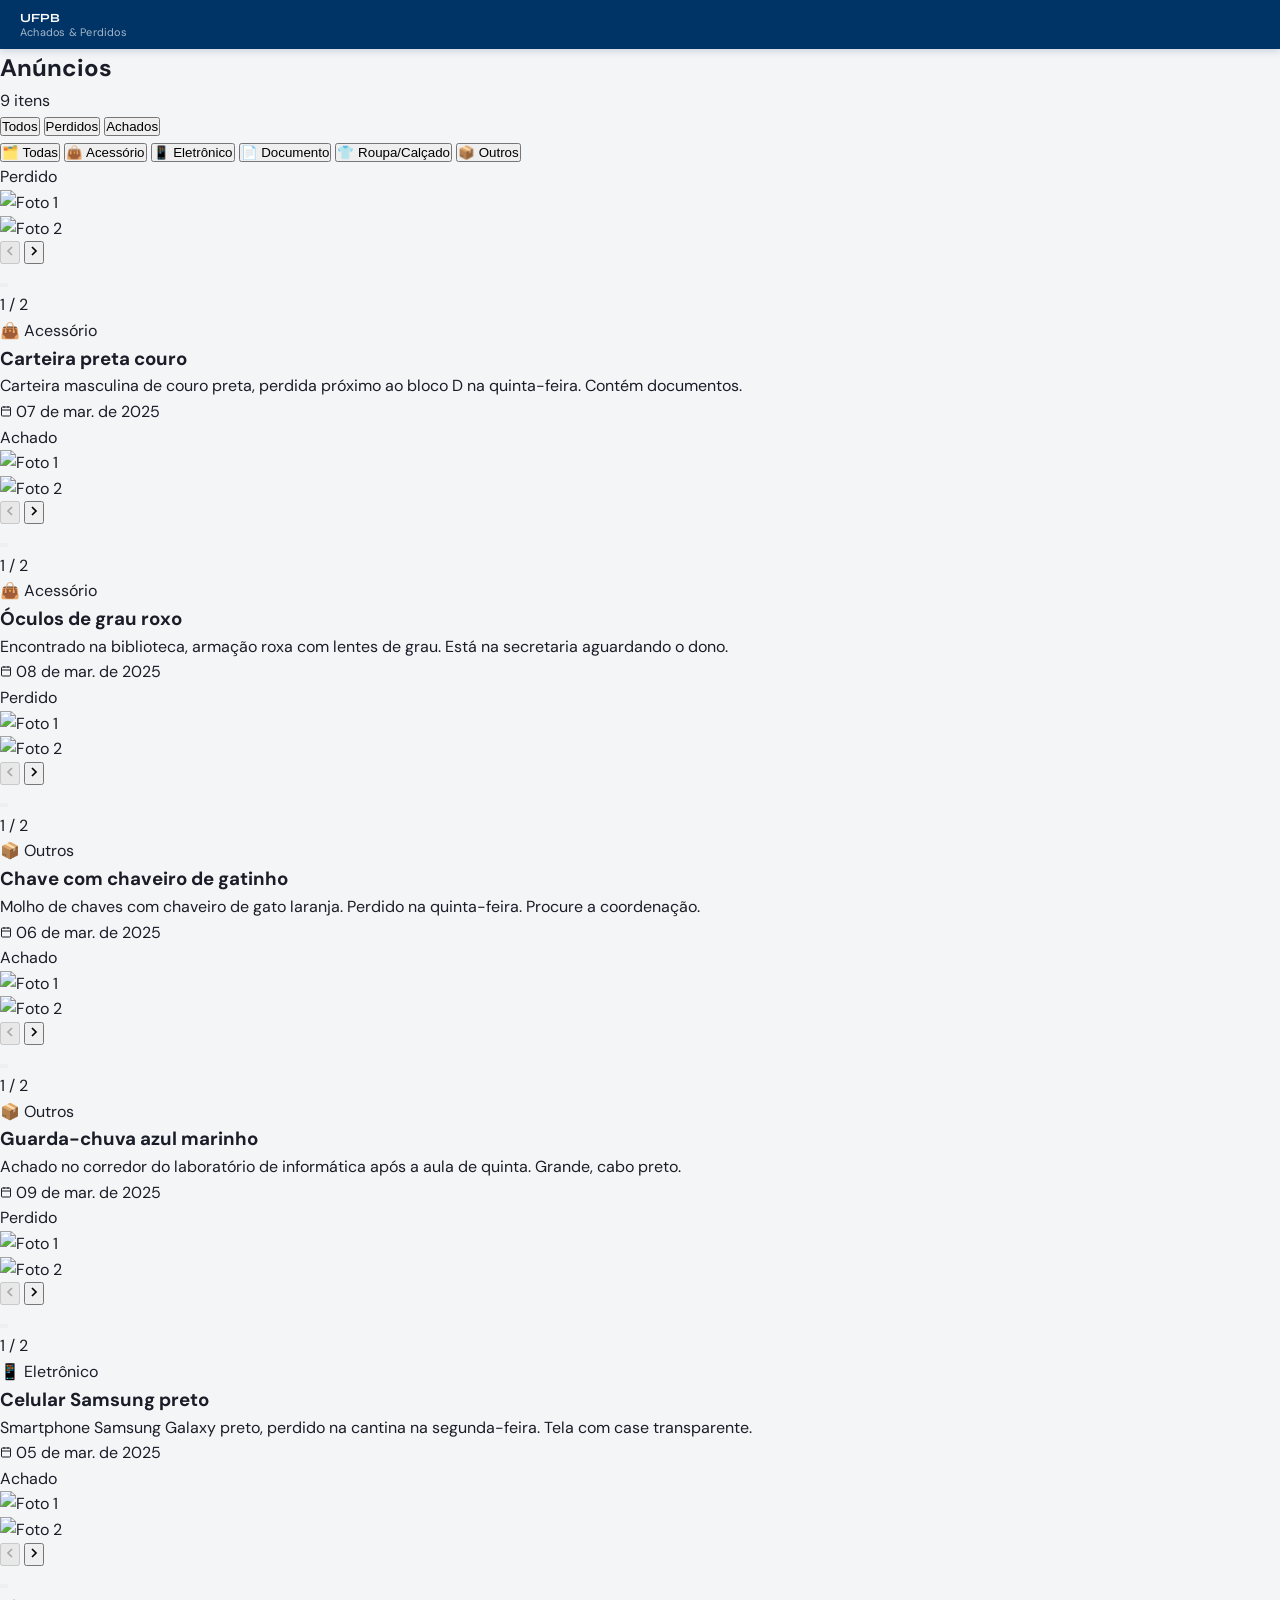
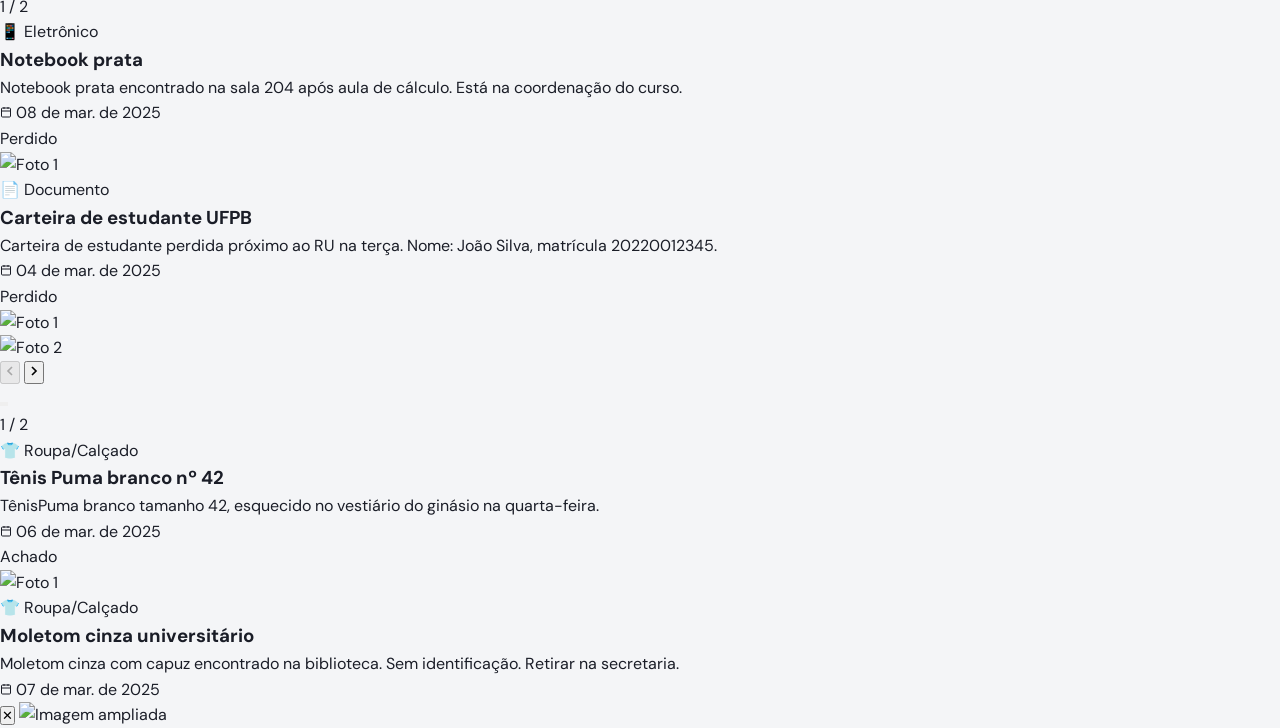
==== Frontend/index.html @ bd9916ee "backend integrado com o postgres + primeira versao de rota de adicionar item" ====
<!DOCTYPE html>
<html lang="pt-BR">
<head>
    <meta charset="UTF-8">
    <meta name="viewport" content="width=device-width,initial-scale=1">
    <title>INSERIR TITULO</title>
    <link rel="stylesheet" href="./css/main.css">
</head>
<body>
    <div id="app">
        <!-- Conteudo injetado pelo router.js -->
    </div>
    <script src="https://cdnjs.cloudflare.com/ajax/libs/pdf.js/3.11.174/pdf.min.js"></script>
    <script src="js/auth.js"></script>
    <script src="js/pages.js"></script> 
    <script src="js/router.js"></script>
    <script src="js/main.js"></script>
</body>


</html>
---- Frontend/css/main.css ----
/* ===== MAIN.CSS — Achados & Perdidos ===== */

@import url('https://fonts.googleapis.com/css2?family=Syne:wght@400;600;700;800&family=DM+Sans:ital,opsz,wght@0,9..40,300;0,9..40,400;0,9..40,500;1,9..40,300&display=swap');

*, *::before, *::after {
  box-sizing: border-box;
  margin: 0;
  padding: 0;
}

:root {
  --clr-bg:       #f4f5f7;
  --clr-surface:  #ffffff;
  --clr-card:     #ffffff;
  --clr-border:   #e0e2ea;
  --clr-accent:   #2563eb;
  --clr-accent2:  #f97316;
  --clr-text:     #1a1d27;
  --clr-muted:    #7b80a0;
  --clr-found:    #16a34a;
  --clr-lost:     #dc2626;

  --font-display: 'Syne', sans-serif;
  --font-body:    'DM Sans', sans-serif;

  --radius-card:  18px;
  --radius-img:   12px;
  --shadow-card:  0 2px 16px rgba(0,0,0,.08);
}

html {
  font-size: 16px;
  -webkit-text-size-adjust: 100%;
}

body {
  background-color: var(--clr-bg);
  color: var(--clr-text);
  font-family: var(--font-body);
  font-weight: 400;
  line-height: 1.6;
  min-height: 100dvh;
}

::-webkit-scrollbar { width: 5px; }
::-webkit-scrollbar-track { background: var(--clr-bg); }
::-webkit-scrollbar-thumb { background: var(--clr-border); border-radius: 99px; }

.sr-only {
  position: absolute; width: 1px; height: 1px;
  padding: 0; margin: -1px; overflow: hidden;
  clip: rect(0,0,0,0); white-space: nowrap; border: 0;
}

/* ── Topbar UFPB ── */
.topbar {
  width: 100%;
  background: #003366;
  padding: 10px 20px;
  display: flex;
  align-items: center;
  gap: 12px;
  box-shadow: 0 2px 8px rgba(0,51,102,.18);
  position: sticky;
  top: 0;
  z-index: 100;
}

.topbar__logo {
  height: 36px;
  width: auto;
  display: block;
  flex-shrink: 0;
  border-radius: 10px;
}

.topbar__name {
  font-family: var(--font-display);
  font-size: .78rem;
  font-weight: 700;
  color: #ffffff;
  line-height: 1.25;
  letter-spacing: .01em;
}

.topbar__name span {
  display: block;
  font-weight: 400;
  font-size: .68rem;
  color: rgba(255,255,255,.65);
  font-family: var(--font-body);
  letter-spacing: .02em;
}
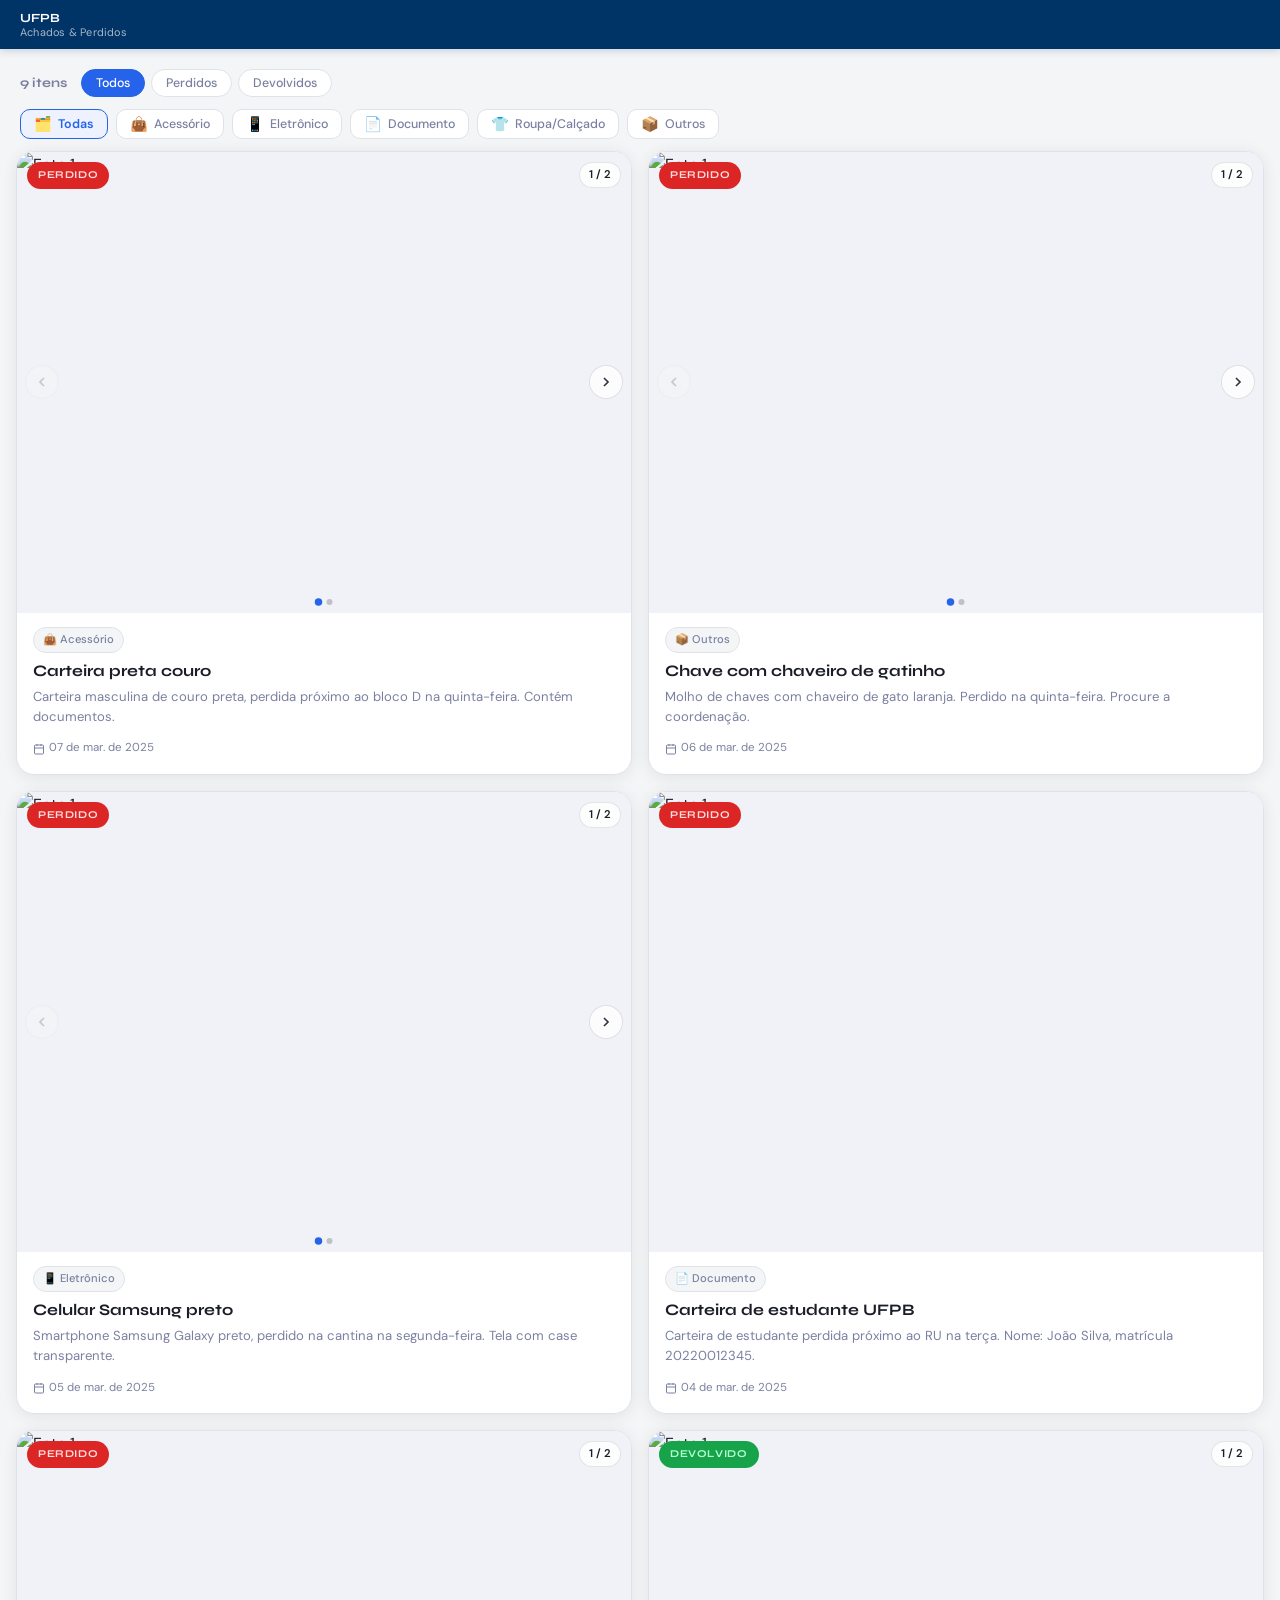
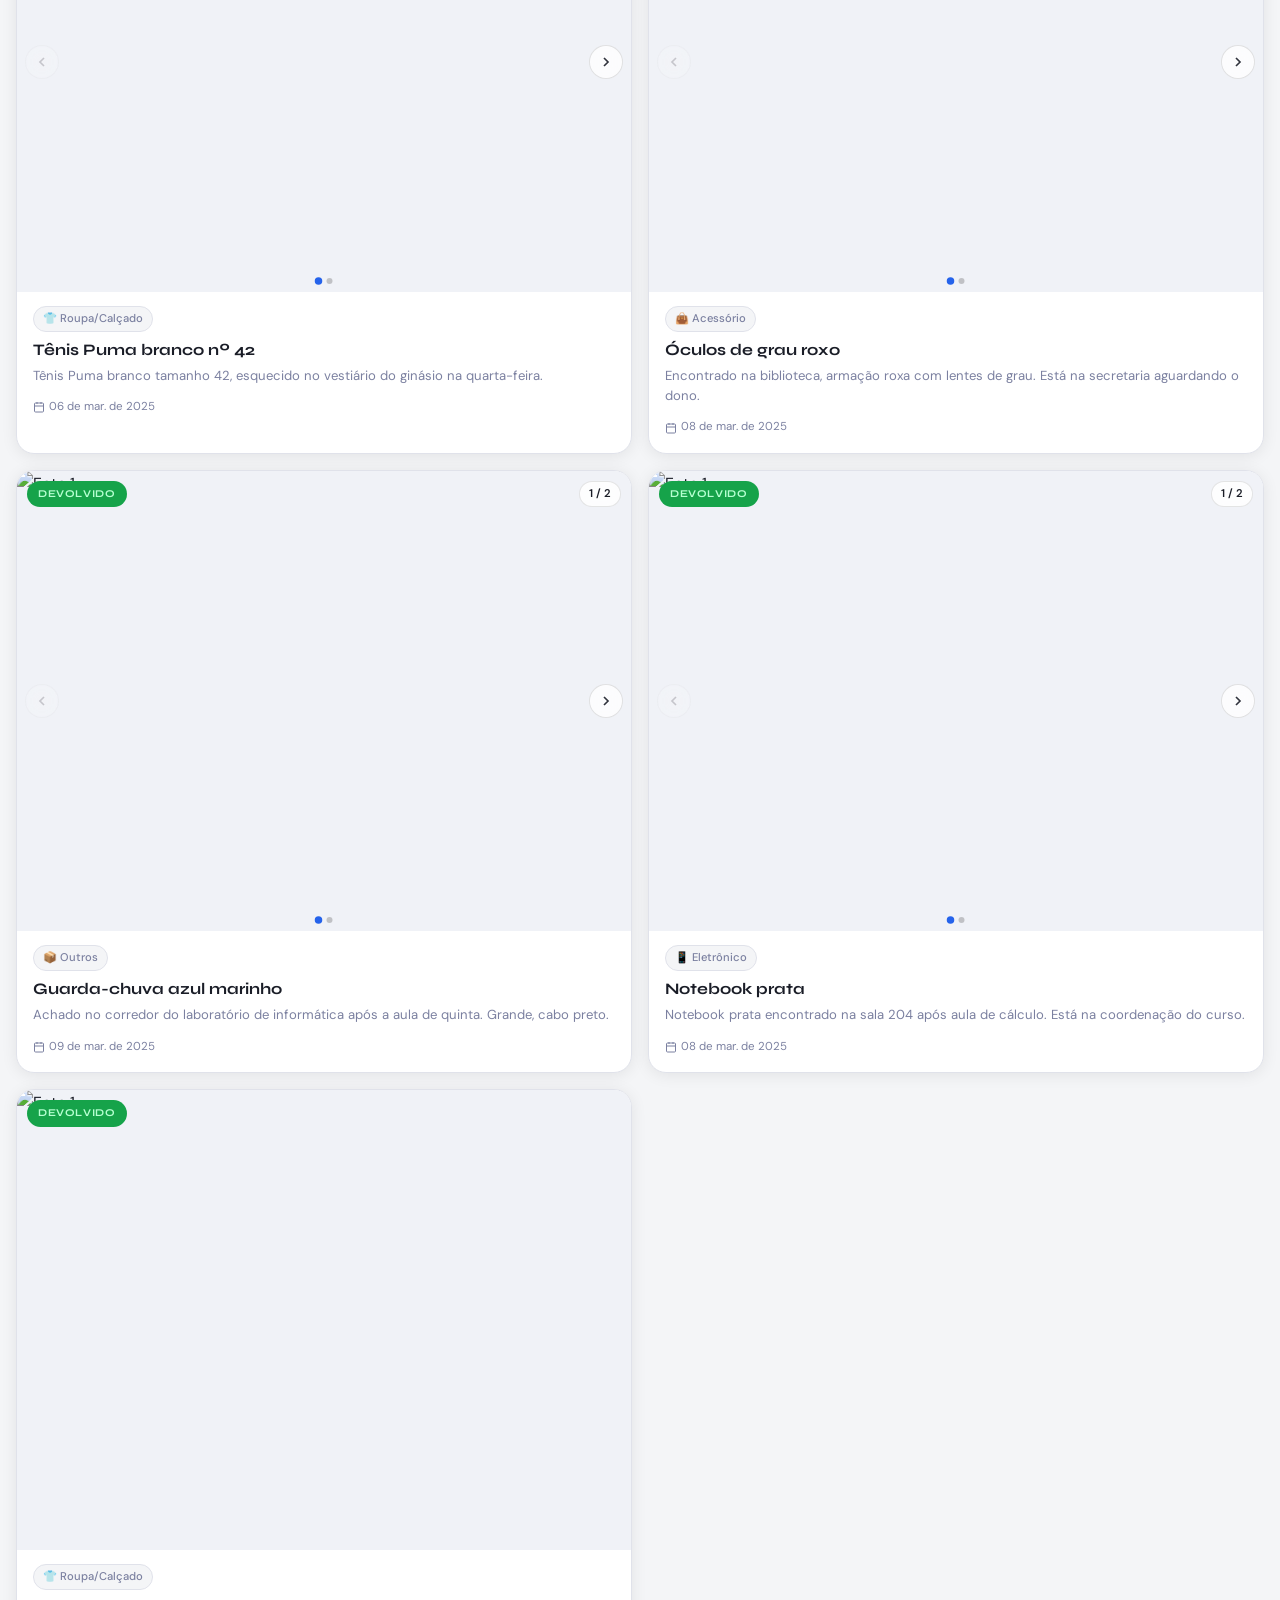
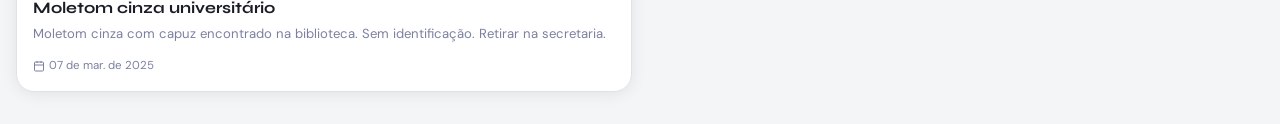
==== commit d2b906eb: "telas login e cadastro de item" ====
--- a/Frontend/index.html
+++ b/Frontend/index.html
@@ -5,6 +5,7 @@
     <meta name="viewport" content="width=device-width,initial-scale=1">
     <title>INSERIR TITULO</title>
     <link rel="stylesheet" href="./css/main.css">
+    <link rel="stylesheet" href="./css/items.css">
 </head>
 <body>
     <div id="app">
--- a/Frontend/css/main.css
+++ b/Frontend/css/main.css
@@ -17,8 +17,8 @@
   --clr-accent2:  #f97316;
   --clr-text:     #1a1d27;
   --clr-muted:    #7b80a0;
-  --clr-found:    #16a34a;
-  --clr-lost:     #dc2626;
+  --clr-found:    #b6ffd1;
+  --clr-lost:     #fdd;
 
   --font-display: 'Syne', sans-serif;
   --font-body:    'DM Sans', sans-serif;
@@ -90,4 +90,125 @@
   color: rgba(255,255,255,.65);
   font-family: var(--font-body);
   letter-spacing: .02em;
+}
+
+.login-container {
+   height: calc(100vh - 80px); /* desconta header */
+   display: flex;
+   justify-content: center;
+   align-items: center;
+}
+
+.login-card {
+   background: white;
+   padding: 60px;
+   border-radius: 12px;
+   box-shadow: 0 10px 25px rgba(0,0,0,0.15);
+   width: 320px;
+   display: flex;
+   flex-direction: column;
+   gap: 15px;
+}
+
+.login-card h2 {
+   text-align: center;
+   color: #003366;
+}
+
+.login-card input {
+   padding: 10px;
+   border-radius: 6px;
+   border: 1px solid #ccc;
+   font-size: 14px;
+   margin-bottom: 8px;
+}
+
+.login-card input:focus {
+   outline: none;
+   border-color: #003366;
+   box-shadow: 0 0 0 2px rgba(0,51,102,0.15);
+}
+
+.login-card button {
+   background: #003366;
+   color: white;
+   border: none;
+   padding: 12px;
+   border-radius: 6px;
+   cursor: pointer;
+   font-weight: bold;
+   transition: 0.2s;
+   width: 40%;
+   margin: 0 auto;
+   margin-top: 3px;
+   display: grid;
+}
+
+.login-card button:hover {
+   background: #002244;
+}
+
+
+
+
+
+.form-container {
+   padding: 20px;
+   display: flex;
+   justify-content: center;
+}
+
+.form-card {
+   width: 100%;
+   max-width: 420px;
+   background: white;
+   padding: 20px;
+   border-radius: 12px;
+   box-shadow: 0 8px 20px rgba(0,0,0,0.08);
+   display: flex;
+   flex-direction: column;
+   gap: 16px;
+}
+
+.form-card h2 {
+   text-align: center;
+   color: #003366;
+}
+
+.form-group {
+   display: flex;
+   flex-direction: column;
+   gap: 6px;
+}
+
+.form-input {
+   padding: 12px;
+   border-radius: 8px;
+   border: 1px solid #ccc;
+   font-size: 16px;
+}
+
+.form-input:focus {
+   outline: none;
+   border-color: #003366;
+   box-shadow: 0 0 0 2px rgba(0,51,102,0.15);
+}
+
+.primary-btn {
+   margin-top: 10px;
+   background: #003366;
+   color: white;
+   border: none;
+   padding: 14px;
+   border-radius: 8px;
+   font-weight: bold;
+   font-size: 16px;
+   cursor: pointer;
+}
+
+.foto-preview {
+   width: 100%;
+   border-radius: 10px;
+   display: none;
+   margin-top: 10px;
 }
--- a/Frontend/css/items.css
+++ b/Frontend/css/items.css
@@ -0,0 +1,454 @@
+/* ===== ITEMS.CSS — página de visualização ===== */
+
+/* ── Cabeçalho da página ── */
+.items-header {
+  padding: 20px 20px 0;
+  display: flex;
+  align-items: center;
+  gap: 10px;
+  flex-wrap: wrap;
+}
+
+/* Count como texto simples — sem aparência de botão */
+.items-header__count {
+  font-family: var(--font-display);
+  font-size: .82rem;
+  font-weight: 700;
+  color: var(--clr-muted);
+  white-space: nowrap;
+  flex-shrink: 0;
+  margin-right: 4px;
+}
+
+/* ── Filtros (agora inline com o count) ── */
+.items-filters {
+  display: flex;
+  gap: 6px;
+  overflow-x: auto;
+  scrollbar-width: none;
+  -ms-overflow-style: none;
+  flex: 1;
+}
+.items-filters::-webkit-scrollbar { display: none; }
+.items-filters.has-overflow {
+  mask-image: linear-gradient(to right, black calc(100% - 36px), transparent 100%);
+  -webkit-mask-image: linear-gradient(to right, black calc(100% - 36px), transparent 100%);
+}
+
+.filter-btn {
+  flex-shrink: 0;
+  background: var(--clr-surface);
+  border: 1px solid var(--clr-border);
+  border-radius: 99px;
+  color: var(--clr-muted);
+  font-family: var(--font-body);
+  font-size: .78rem;
+  font-weight: 500;
+  padding: 5px 14px;
+  cursor: pointer;
+  transition: background .18s, color .18s, border-color .18s;
+  outline-offset: 3px;
+}
+
+.filter-btn:hover {
+  background: #eef2ff;
+  color: var(--clr-accent);
+  border-color: #c7d2fe;
+}
+
+.filter-btn.active {
+  background: var(--clr-accent);
+  border-color: var(--clr-accent);
+  color: #ffffff;
+}
+
+/* ── Grade de cards ── */
+.items-grid {
+  display: grid;
+  grid-template-columns: 1fr;
+  gap: 16px;
+  padding: 0 16px 32px;
+}
+
+@media (min-width: 480px) {
+  .items-grid {
+    grid-template-columns: repeat(2, 1fr);
+  }
+}
+
+/* ── Card ── */
+.item-card {
+  background: var(--clr-card);
+  border: 1px solid var(--clr-border);
+  border-radius: var(--radius-card);
+  box-shadow: var(--shadow-card);
+  overflow: hidden;
+  display: flex;
+  flex-direction: column;
+  transition: transform .22s ease, box-shadow .22s ease;
+  animation: cardIn .35s ease both;
+}
+
+.item-card:hover {
+  transform: translateY(-3px);
+  box-shadow: 0 8px 28px rgba(0,0,0,.13);
+}
+
+@keyframes cardIn {
+  from { opacity: 0; transform: translateY(14px); }
+  to   { opacity: 1; transform: translateY(0); }
+}
+
+/* ── Badge de status ── */
+.item-card__badge {
+  position: absolute;
+  top: 10px;
+  left: 10px;
+  z-index: 2;
+  font-family: var(--font-display);
+  font-size: .65rem;
+  font-weight: 700;
+  text-transform: uppercase;
+  letter-spacing: .06em;
+  padding: 4px 10px;
+  border-radius: 99px;
+  backdrop-filter: blur(8px);
+}
+
+.item-card__badge--lost {
+  background: rgba(220,38,38);
+  color: var(--clr-lost);
+  border: 1px solid rgba(220,38,38,.25);
+}
+
+.item-card__badge--found {
+  background: rgba(22,163,74);
+  color: var(--clr-found);
+  border: 1px solid rgba(22,163,74,.25);
+}
+
+/* ── Carrossel de imagens ── */
+.carousel {
+  position: relative;
+  width: 100%;
+  aspect-ratio: 4/3;
+  background: #f0f2f7;
+  overflow: hidden;
+  flex-shrink: 0;
+}
+
+.carousel__track {
+  display: flex;
+  height: 100%;
+  transition: transform .38s cubic-bezier(.4,0,.2,1);
+  will-change: transform;
+}
+
+.carousel__slide {
+  min-width: 100%;
+  height: 100%;
+  position: relative;
+  cursor: zoom-in;
+}
+
+.carousel__slide img {
+  width: 100%;
+  height: 100%;
+  object-fit: cover;
+  display: block;
+  transition: transform .4s ease;
+}
+
+.carousel__slide:hover img {
+  transform: scale(1.03);
+}
+
+/* Placeholder sem imagem */
+.carousel__placeholder {
+  width: 100%;
+  height: 100%;
+  display: flex;
+  flex-direction: column;
+  align-items: center;
+  justify-content: center;
+  gap: 8px;
+  color: var(--clr-muted);
+  font-size: .8rem;
+}
+
+.carousel__placeholder svg {
+  opacity: .35;
+}
+
+/* Botões prev/next */
+.carousel__btn {
+  position: absolute;
+  top: 50%;
+  transform: translateY(-50%);
+  z-index: 3;
+  width: 34px;
+  height: 34px;
+  border-radius: 50%;
+  border: 1px solid rgba(0,0,0,.12);
+  background: rgba(255,255,255,.85);
+  backdrop-filter: blur(6px);
+  color: var(--clr-text);
+  display: flex;
+  align-items: center;
+  justify-content: center;
+  cursor: pointer;
+  transition: background .18s, opacity .18s;
+  outline-offset: 3px;
+  opacity: .9;
+}
+
+.carousel__btn:hover { background: rgba(255,255,255,1); opacity: 1; }
+.carousel__btn--prev { left: 8px; }
+.carousel__btn--next { right: 8px; }
+.carousel__btn:disabled { opacity: .2; pointer-events: none; }
+
+/* Indicadores de dots */
+.carousel__dots {
+  position: absolute;
+  bottom: 8px;
+  left: 50%;
+  transform: translateX(-50%);
+  display: flex;
+  gap: 5px;
+  z-index: 3;
+}
+
+.carousel__dot {
+  width: 6px;
+  height: 6px;
+  border-radius: 50%;
+  background: rgba(0,0,0,.2);
+  border: none;
+  padding: 0;
+  cursor: pointer;
+  transition: background .2s, transform .2s;
+}
+
+.carousel__dot.active {
+  background: var(--clr-accent);
+  transform: scale(1.25);
+}
+
+/* Contador de imagens */
+.carousel__counter {
+  position: absolute;
+  top: 10px;
+  right: 10px;
+  z-index: 3;
+  font-size: .7rem;
+  font-weight: 600;
+  background: rgba(255,255,255,.85);
+  backdrop-filter: blur(6px);
+  color: var(--clr-text);
+  padding: 3px 9px;
+  border-radius: 99px;
+  border: 1px solid rgba(0,0,0,.1);
+}
+
+/* ── Corpo do card ── */
+.item-card__body {
+  padding: 14px 16px 16px;
+  display: flex;
+  flex-direction: column;
+  gap: 6px;
+  flex: 1;
+}
+
+.item-card__title {
+  font-family: var(--font-display);
+  font-size: 1rem;
+  font-weight: 700;
+  line-height: 1.25;
+  color: var(--clr-text);
+  display: -webkit-box;
+  -webkit-line-clamp: 2;
+  -webkit-box-orient: vertical;
+  overflow: hidden;
+}
+
+.item-card__desc {
+  font-size: .82rem;
+  color: var(--clr-muted);
+  line-height: 1.55;
+  display: -webkit-box;
+  -webkit-line-clamp: 3;
+  -webkit-box-orient: vertical;
+  overflow: hidden;
+}
+
+.item-card__meta {
+  display: flex;
+  align-items: center;
+  justify-content: space-between;
+  margin-top: 6px;
+  gap: 8px;
+}
+
+.item-card__date {
+  font-size: .72rem;
+  color: var(--clr-muted);
+  display: flex;
+  align-items: center;
+  gap: 4px;
+}
+
+.item-card__contact {
+  font-size: .75rem;
+  font-weight: 600;
+  color: var(--clr-accent);
+  background: rgba(245,200,66,.1);
+  border: 1px solid rgba(245,200,66,.25);
+  border-radius: 99px;
+  padding: 4px 12px;
+  cursor: pointer;
+  text-decoration: none;
+  transition: background .18s;
+}
+
+.item-card__contact:hover {
+  background: rgba(245,200,66,.2);
+}
+
+/* ── Lightbox ── */
+.lightbox {
+  position: fixed;
+  inset: 0;
+  z-index: 1000;
+  background: rgba(0,0,0,.75);
+  backdrop-filter: blur(12px);
+  display: flex;
+  align-items: center;
+  justify-content: center;
+  padding: 20px;
+  opacity: 0;
+  pointer-events: none;
+  transition: opacity .25s ease;
+}
+
+.lightbox.open {
+  opacity: 1;
+  pointer-events: all;
+}
+
+.lightbox__img {
+  max-width: 100%;
+  max-height: 90dvh;
+  border-radius: var(--radius-img);
+  object-fit: contain;
+  box-shadow: 0 8px 60px rgba(0,0,0,.35);
+  transform: scale(.94);
+  transition: transform .28s cubic-bezier(.4,0,.2,1);
+}
+
+.lightbox.open .lightbox__img {
+  transform: scale(1);
+}
+
+.lightbox__close {
+  position: absolute;
+  top: 16px;
+  right: 16px;
+  width: 40px;
+  height: 40px;
+  border-radius: 50%;
+  border: 1px solid rgba(255,255,255,.2);
+  background: rgba(255,255,255,.15);
+  color: #fff;
+  font-size: 1.1rem;
+  cursor: pointer;
+  display: flex;
+  align-items: center;
+  justify-content: center;
+  transition: background .18s;
+}
+
+.lightbox__close:hover { background: rgba(255,255,255,.25); }
+
+/* ── Estado vazio ── */
+.items-empty {
+  text-align: center;
+  padding: 60px 24px;
+  color: var(--clr-muted);
+  font-size: .9rem;
+  grid-column: 1 / -1;
+}
+
+.items-empty svg {
+  margin: 0 auto 16px;
+  display: block;
+  opacity: .3;
+}
+
+.items-empty p { margin-top: 6px; }
+
+/* ── Filtro de categorias ── */
+.items-categories {
+  display: flex;
+  gap: 8px;
+  padding: 12px 20px 12px;
+  overflow-x: auto;
+  scrollbar-width: none;
+  -ms-overflow-style: none;
+}
+.items-categories::-webkit-scrollbar { display: none; }
+.items-categories.has-overflow {
+  mask-image: linear-gradient(to right, black calc(100% - 48px), transparent 100%);
+  -webkit-mask-image: linear-gradient(to right, black calc(100% - 48px), transparent 100%);
+}
+
+.category-btn {
+  flex-shrink: 0;
+  display: flex;
+  align-items: center;
+  gap: 6px;
+  background: var(--clr-surface);
+  border: 1.5px solid var(--clr-border);
+  border-radius: 10px;
+  color: var(--clr-muted);
+  font-family: var(--font-body);
+  font-size: .78rem;
+  font-weight: 500;
+  padding: 6px 13px;
+  cursor: pointer;
+  transition: background .18s, color .18s, border-color .18s;
+  outline-offset: 3px;
+}
+
+.category-btn:hover {
+  background: #eef2ff;
+  color: var(--clr-accent);
+  border-color: #c7d2fe;
+}
+
+.category-btn.active {
+  background: #eef2ff;
+  border-color: var(--clr-accent);
+  color: var(--clr-accent);
+  font-weight: 600;
+}
+
+.category-btn__icon {
+  font-size: .9rem;
+  line-height: 1;
+}
+
+/* Badge de categoria no card */
+.item-card__category {
+  display: inline-flex;
+  align-items: center;
+  gap: 4px;
+  font-size: .7rem;
+  font-weight: 500;
+  color: var(--clr-muted);
+  background: var(--clr-bg);
+  border: 1px solid var(--clr-border);
+  border-radius: 99px;
+  padding: 3px 9px;
+  margin-bottom: 2px;
+  align-self: flex-start;
+}
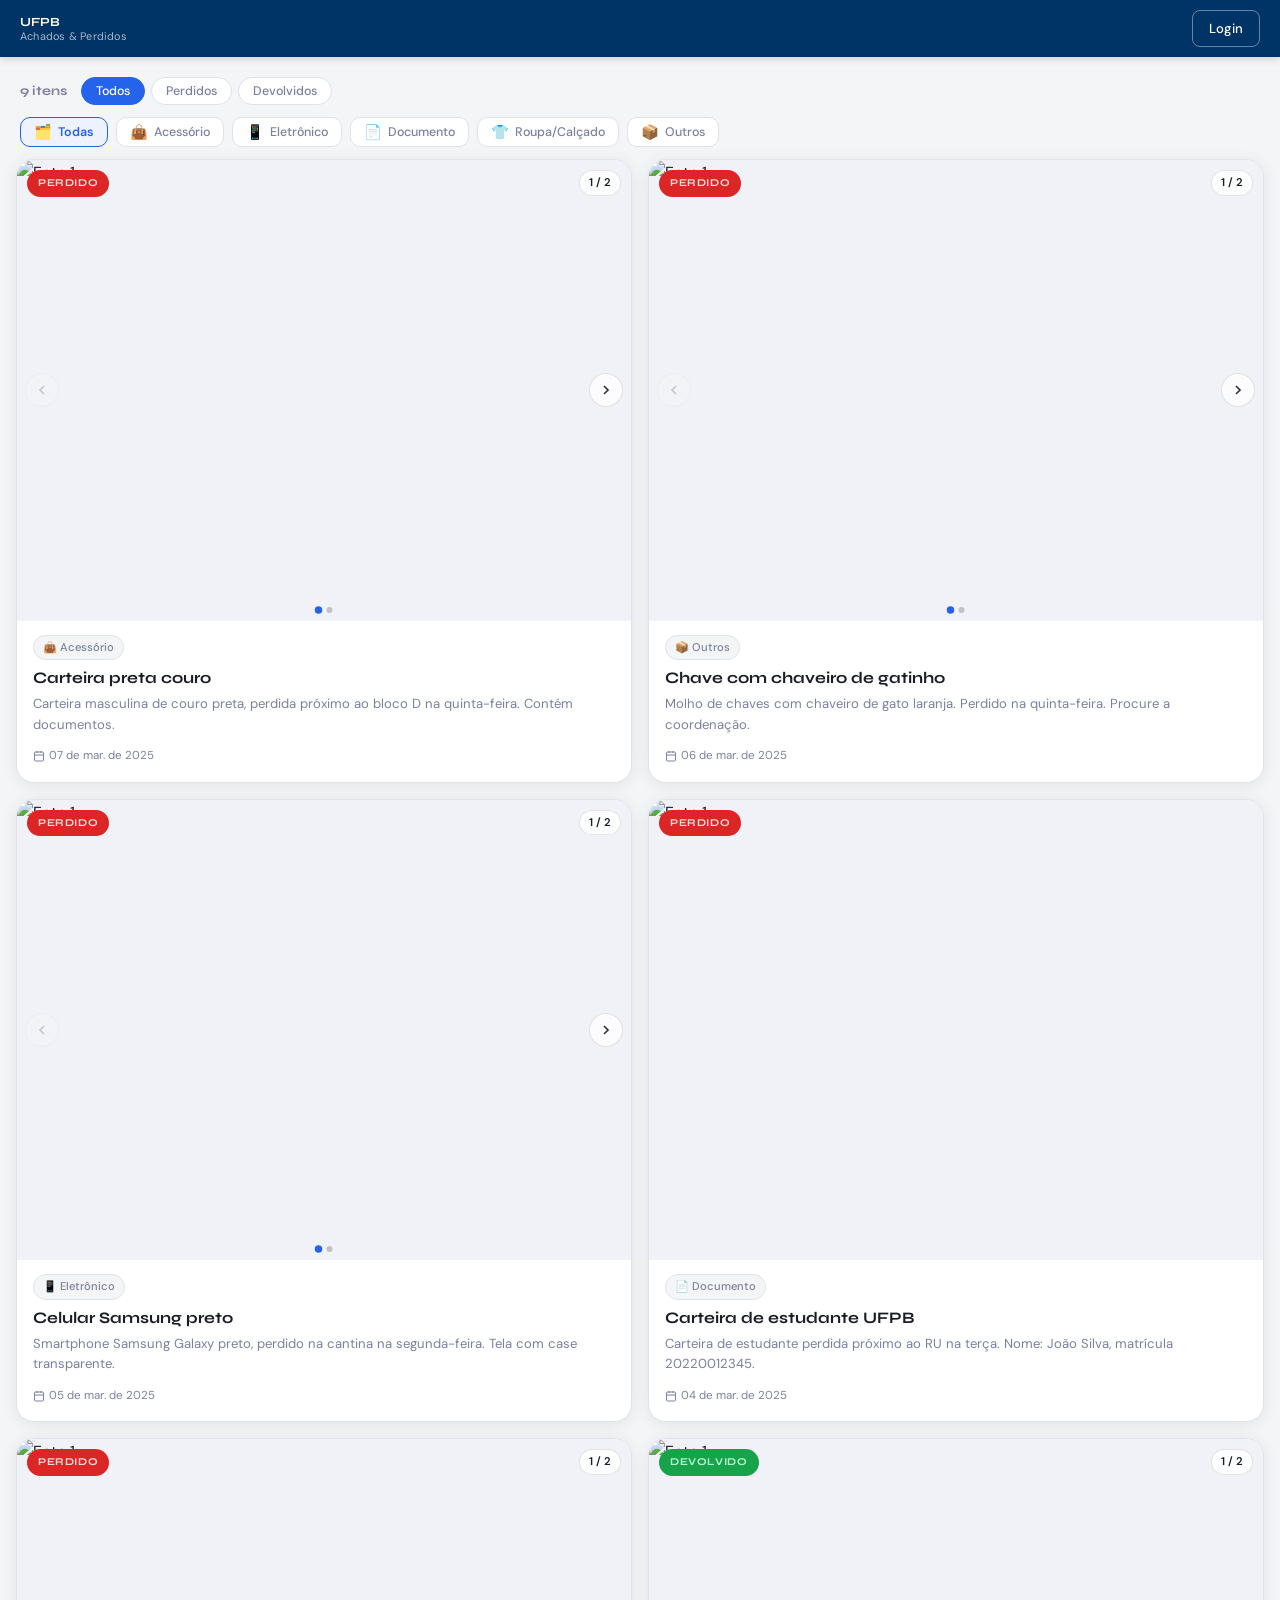
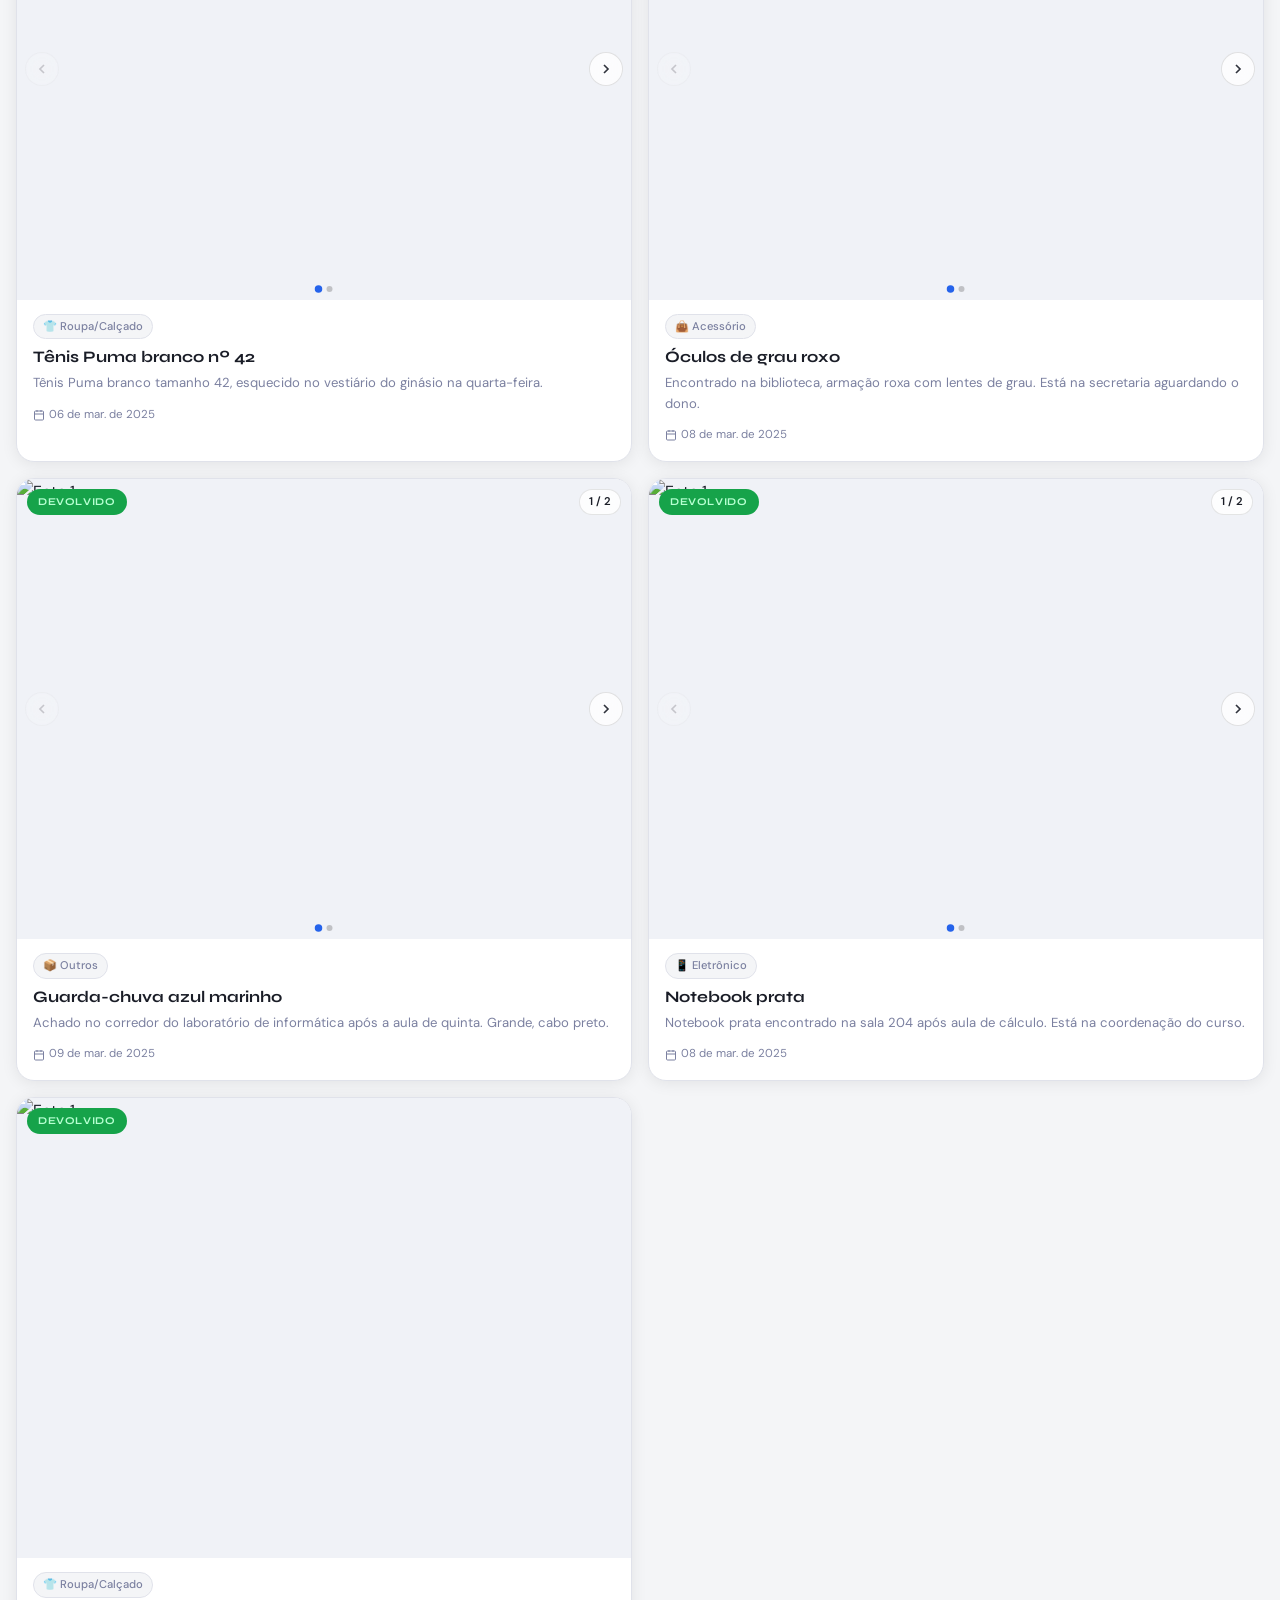
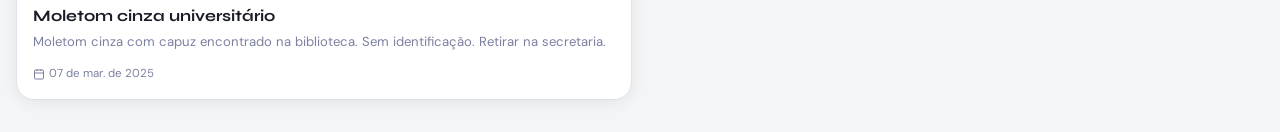
==== commit ec7b8fa7: "feat: add: botoes de ação para a top bar e os cards de items, add: botoes de acao so aparecem quando" ====
--- a/Frontend/index.html
+++ b/Frontend/index.html
@@ -8,10 +8,14 @@
     <link rel="stylesheet" href="./css/items.css">
 </head>
 <body>
+    <div id="topbar-root"></div>
     <div id="app">
         <!-- Conteudo injetado pelo router.js -->
     </div>
     <script src="https://cdnjs.cloudflare.com/ajax/libs/pdf.js/3.11.174/pdf.min.js"></script>
+    <script src="components/topbar.js"></script>
+    <script src="components/item_card.js"></script>
+
     <script src="js/auth.js"></script>
     <script src="js/pages.js"></script> 
     <script src="js/router.js"></script>
--- a/Frontend/css/main.css
+++ b/Frontend/css/main.css
@@ -14,7 +14,7 @@
   --clr-card:     #ffffff;
   --clr-border:   #e0e2ea;
   --clr-accent:   #2563eb;
-  --clr-accent2:  #f97316;
+  --clr-accent2:  #16a34a;
   --clr-text:     #1a1d27;
   --clr-muted:    #7b80a0;
   --clr-found:    #b6ffd1;
@@ -72,6 +72,12 @@
   display: block;
   flex-shrink: 0;
   border-radius: 10px;
+}
+.topbar__btn--icon {
+  padding: 7px 10px;
+  display: inline-flex;
+  align-items: center;
+  justify-content: center;
 }
 
 .topbar__name {
@@ -148,10 +154,6 @@
    background: #002244;
 }
 
-
-
-
-
 .form-container {
    padding: 20px;
    display: flex;
--- a/Frontend/css/items.css
+++ b/Frontend/css/items.css
@@ -314,6 +314,50 @@
   background: rgba(245,200,66,.2);
 }
 
+/* ── Botões de ação do card (editar / remover) ── */
+.item-card__actions {
+  display: flex;
+  gap: 8px;
+  padding: 0 16px 14px;
+}
+
+.item-card__btn {
+  flex: 1;
+  display: inline-flex;
+  align-items: center;
+  justify-content: center;
+  gap: 5px;
+  font-family: var(--font-body);
+  font-size: .75rem;
+  font-weight: 500;
+  padding: 6px 10px;
+  border-radius: 8px;
+  border: 1px solid var(--clr-border);
+  background: var(--clr-surface);
+  color: var(--clr-muted);
+  cursor: pointer;
+  transition: background .18s, color .18s, border-color .18s;
+}
+
+.item-card__btn--edit {
+  background: #eef2ff;
+  color: var(--clr-accent);
+  border-color: #c7d2fe;
+}
+
+.item-card__btn--edit:hover {
+  background: #dce6ff;
+}
+
+.item-card__btn--remove {
+  background: #fff1f1;
+  color: #dc2626;
+  border-color: #fca5a5;
+}
+
+.item-card__btn--remove:hover {
+  background: #ffe0e0;
+}
 /* ── Lightbox ── */
 .lightbox {
   position: fixed;
@@ -451,4 +495,51 @@
   padding: 3px 9px;
   margin-bottom: 2px;
   align-self: flex-start;
+}
+
+/* ── Topbar: botões de ação ── */
+.topbar__actions {
+  margin-left: auto;
+  display: flex;
+  align-items: center;
+  gap: 10px;
+}
+
+.topbar__btn {
+  font-family: var(--font-body);
+  font-size: .82rem;
+  font-weight: 500;
+  padding: 7px 16px;
+  border-radius: 8px;
+  border: none;
+  cursor: pointer;
+  text-decoration: none;
+  transition: background .18s, color .18s;
+  white-space: nowrap;
+}
+
+.topbar__btn--primary {
+  background: var(--clr-accent2);
+  color: #fff;
+}
+
+.topbar__btn--primary:hover {
+  background: #15803d;;
+}
+
+.topbar__btn--ghost {
+  background: transparent;
+  color: #fff;
+  border: 1px solid rgba(255,255,255,.4);
+}
+
+.topbar__btn--ghost:hover {
+  background: rgba(255,255,255,.12);
+}
+
+@media (max-width: 480px) {
+  .topbar__btn {
+    font-size: .72rem;
+    padding: 5px 10px;
+  }
 }
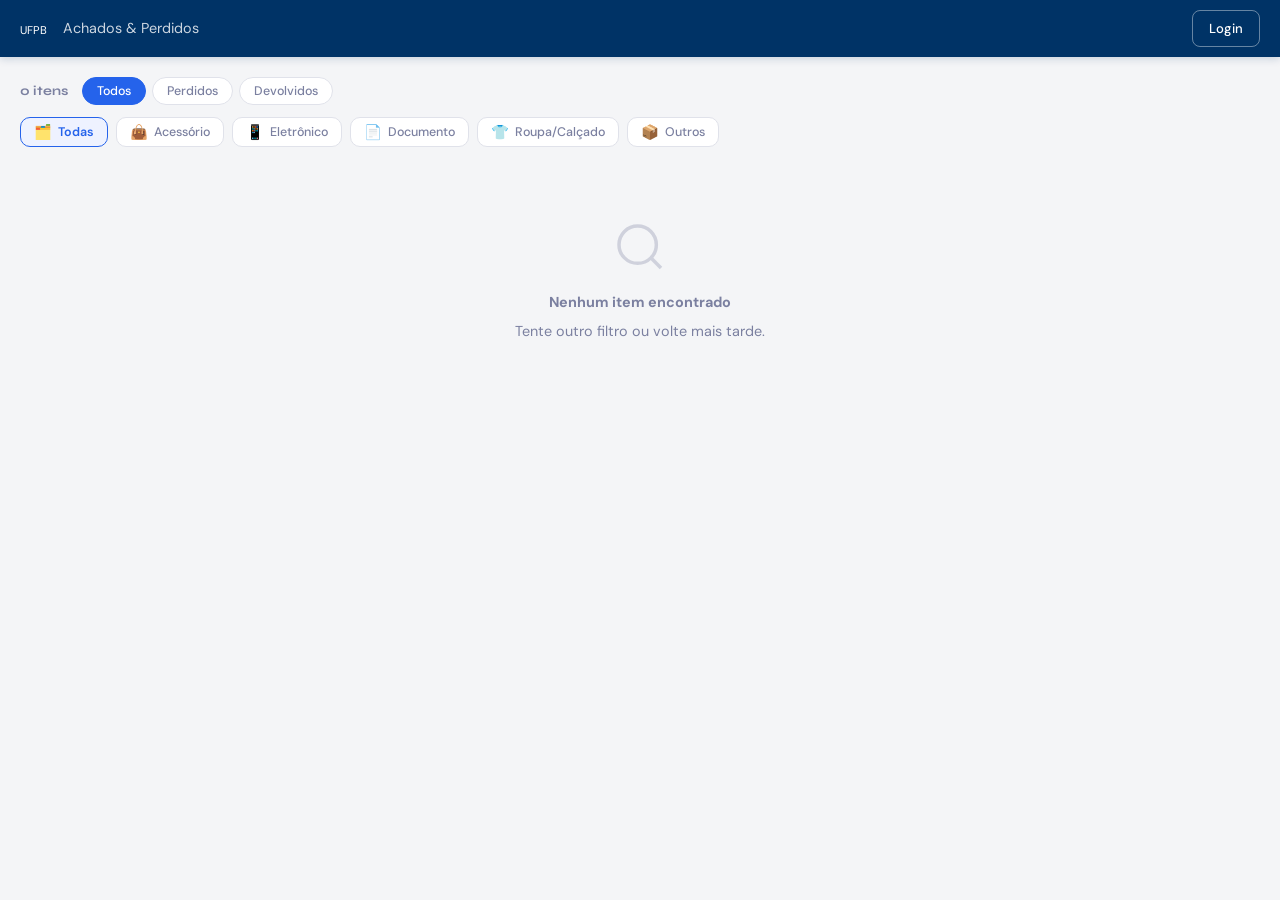
==== commit b9151d35: "ajuste exibicao de imagens, botao de deletar e funcionamento da devolucao" ====
--- a/Frontend/index.html
+++ b/Frontend/index.html
@@ -3,9 +3,10 @@
 <head>
     <meta charset="UTF-8">
     <meta name="viewport" content="width=device-width,initial-scale=1">
-    <title>INSERIR TITULO</title>
+    <title>ACHADOS E PERDIDOS</title>
     <link rel="stylesheet" href="./css/main.css">
     <link rel="stylesheet" href="./css/items.css">
+    <link rel="icon" href="https://www.ufpb.br/acessoainformacao/contents/imagens/logo/brasaooficial.png/@@images/c7c5e93b-c273-4503-a760-64c83b712fef.png" type="image/png">
 </head>
 <body>
     <div id="topbar-root"></div>
--- a/Frontend/css/main.css
+++ b/Frontend/css/main.css
@@ -80,22 +80,32 @@
   justify-content: center;
 }
 
-.topbar__name {
-  font-family: var(--font-display);
-  font-size: .78rem;
-  font-weight: 700;
-  color: #ffffff;
-  line-height: 1.25;
-  letter-spacing: .01em;
-}
-
-.topbar__name span {
-  display: block;
-  font-weight: 400;
-  font-size: .68rem;
-  color: rgba(255,255,255,.65);
-  font-family: var(--font-body);
-  letter-spacing: .02em;
+.topbar__brand {
+  display: flex;
+  align-items: center;
+  gap: 16px;
+  text-decoration: none;
+  color: inherit;
+}
+
+/* bloco da esquerda (logo + UFPB em coluna) */
+.topbar__left {
+  display: flex;
+  flex-direction: column;
+  align-items: center;
+}
+
+/* UFPB abaixo da logo */
+.topbar__ufpb {
+  font-size: .7rem;
+  color: #fff;
+  margin-top: 4px;
+}
+
+/* título ao lado */
+.topbar__title {
+  font-size: .9rem;
+  color: rgba(255,255,255,.8);
 }
 
 .login-container {
@@ -213,4 +223,21 @@
    border-radius: 10px;
    display: none;
    margin-top: 10px;
-}+}
+
+
+.secondary-btn {
+   margin-top: 10px;
+   background: #e0e0e0;
+   color: #333;
+   border: 1px solid #bbb;
+   padding: 14px;
+   border-radius: 8px;
+   font-weight: bold;
+   font-size: 16px;
+   cursor: pointer;
+}
+
+.secondary-btn:hover {
+   background: #d0d0d0;
+}
--- a/Frontend/css/items.css
+++ b/Frontend/css/items.css
@@ -343,6 +343,7 @@
   background: #eef2ff;
   color: var(--clr-accent);
   border-color: #c7d2fe;
+  flex: 1;
 }
 
 .item-card__btn--edit:hover {
@@ -353,11 +354,25 @@
   background: #fff1f1;
   color: #dc2626;
   border-color: #fca5a5;
+  margin-left: auto;
+  flex: 0;
 }
 
 .item-card__btn--remove:hover {
   background: #ffe0e0;
 }
+
+.item-card__btn--return {
+  background: #ecfdf5;
+  color: #16a34a;
+  border-color: #86efac;
+  flex: 1;
+}
+
+.item-card__btn--return:hover {
+  background: #d1fae5;
+}
+
 /* ── Lightbox ── */
 .lightbox {
   position: fixed;
